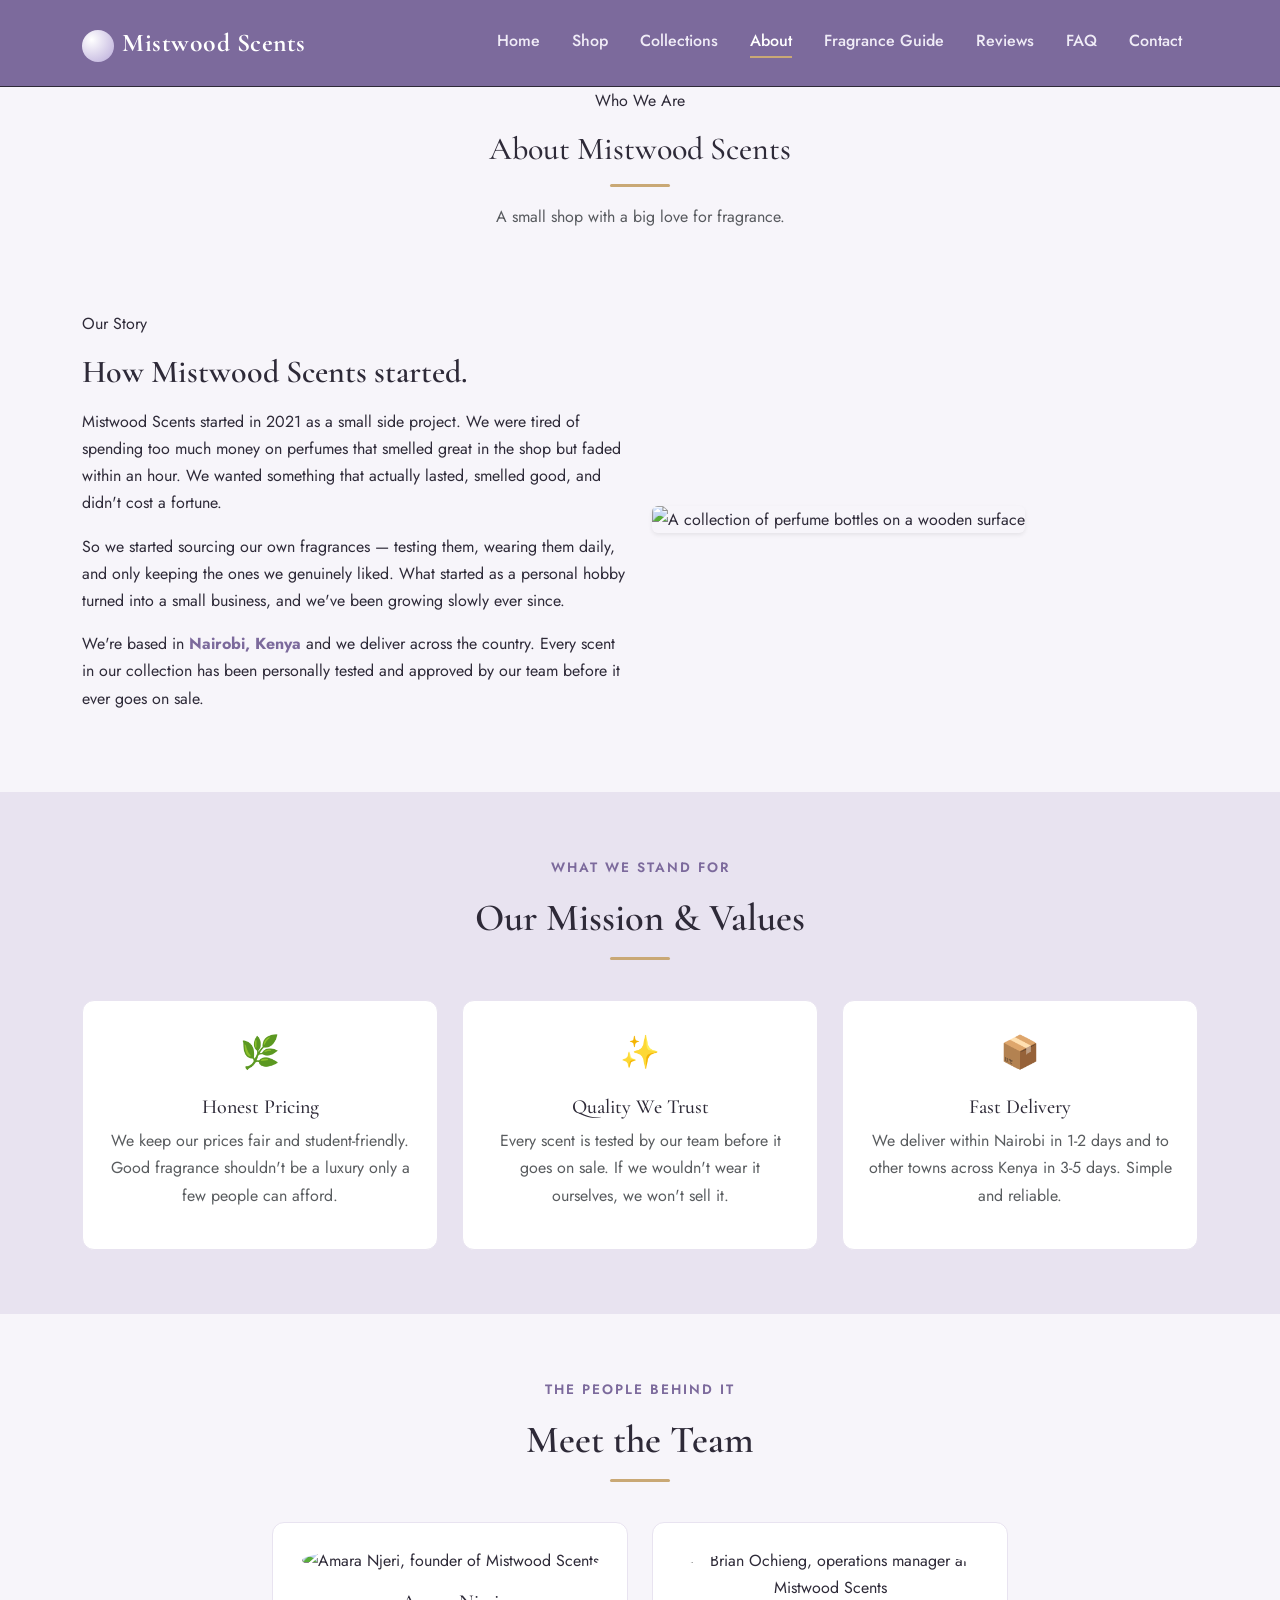
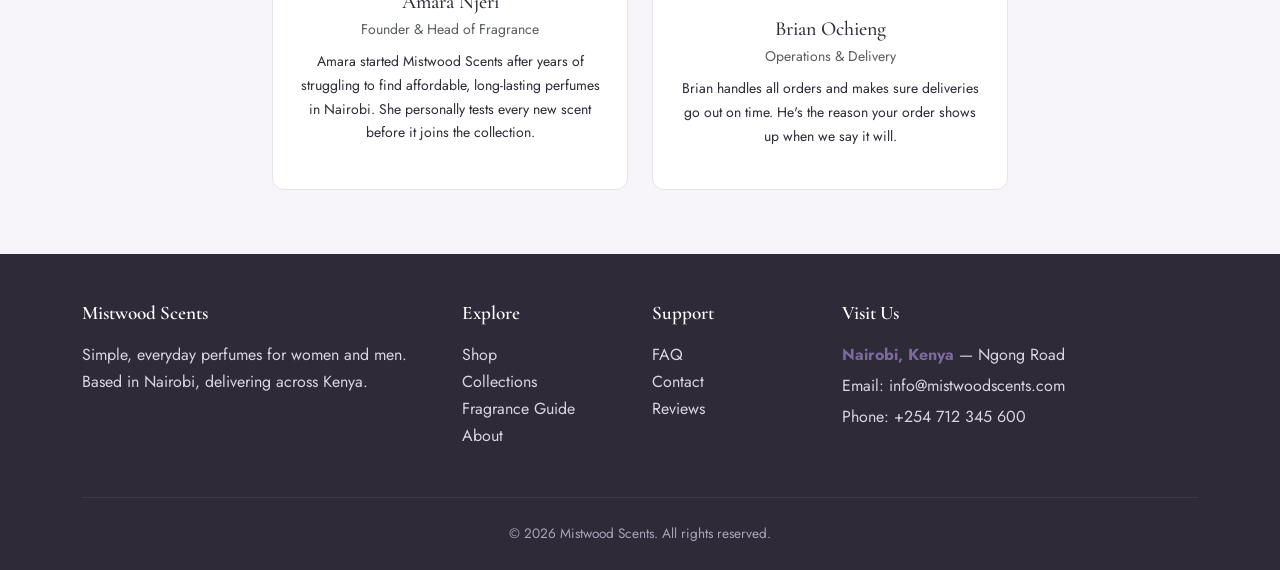
==== about.html @ aa6868ef "Add About page with brand story, values and team section" ====
<!DOCTYPE html>
<html lang="en">
<head>
  <meta charset="UTF-8">
  <meta name="viewport" content="width=device-width, initial-scale=1.0">
  <title>About Us | Mistwood Scents</title>
  <link href="https://cdnjs.cloudflare.com/ajax/libs/bootstrap/5.3.3/css/bootstrap.min.css" rel="stylesheet">
  <link rel="preconnect" href="https://fonts.googleapis.com">
  <link href="https://fonts.googleapis.com/css2?family=Cormorant+Garamond:wght@500;600;700&family=Jost:wght@300;400;500;600&display=swap" rel="stylesheet">
  <link rel="stylesheet" href="css/style.css">
</head>
<body>

  <a href="#main-content" class="skip-link">Skip to main content</a>

  <!-- Navbar -->
  <header>
    <nav class="navbar navbar-expand-lg navbar-mistwood sticky-top">
      <div class="container">
        <a class="navbar-brand navbar-brand-mistwood" href="index.html">
          <span class="brand-mark" aria-hidden="true"></span>Mistwood Scents
        </a>
        <button class="navbar-toggler" type="button" data-bs-toggle="collapse" data-bs-target="#mainNav" aria-controls="mainNav" aria-expanded="false" aria-label="Toggle navigation">
          <span class="navbar-toggler-icon"></span>
        </button>
        <div class="collapse navbar-collapse" id="mainNav">
          <ul class="navbar-nav ms-auto mb-2 mb-lg-0 text-center">
            <li class="nav-item"><a class="nav-link" href="index.html">Home</a></li>
            <li class="nav-item"><a class="nav-link" href="shop.html">Shop</a></li>
            <li class="nav-item"><a class="nav-link" href="collections.html">Collections</a></li>
            <li class="nav-item"><a class="nav-link active" href="about.html">About</a></li>
            <li class="nav-item"><a class="nav-link" href="blog.html">Fragrance Guide</a></li>
            <li class="nav-item"><a class="nav-link" href="testimonials.html">Reviews</a></li>
            <li class="nav-item"><a class="nav-link" href="faq.html">FAQ</a></li>
            <li class="nav-item"><a class="nav-link" href="contact.html">Contact</a></li>
          </ul>
        </div>
      </div>
    </nav>
  </header>

  <main id="main-content">

    <!-- Page Banner -->
    <section class="mist-banner">
      <div class="container text-center hero-content">
        <p class="subtitle">Who We Are</p>
        <h1 class="h2">About Mistwood Scents</h1>
        <div class="divider-mist mx-auto"></div>
        <p class="text-muted mt-2">A small shop with a big love for fragrance.</p>
      </div>
    </section>

    <!-- Our Story -->
    <section class="section-light">
      <div class="container">
        <div class="row align-items-center g-4">
          <div class="col-lg-6">
            <p class="subtitle">Our Story</p>
            <h2>How Mistwood Scents started.</h2>
            <p class="mt-3">Mistwood Scents started in 2021 as a small side project. We were tired of spending too much money on perfumes that smelled great in the shop but faded within an hour. We wanted something that actually lasted, smelled good, and didn't cost a fortune.</p>
            <p>So we started sourcing our own fragrances — testing them, wearing them daily, and only keeping the ones we genuinely liked. What started as a personal hobby turned into a small business, and we've been growing slowly ever since.</p>
            <p>We're based in <strong>Nairobi, Kenya</strong> and we deliver across the country. Every scent in our collection has been personally tested and approved by our team before it ever goes on sale.</p>
          </div>
          <div class="col-lg-6">
            <img src="https://images.unsplash.com/photo-1543169108-32ac15a21e05?w=600&h=450&fit=crop" alt="A collection of perfume bottles on a wooden surface" class="img-fluid rounded shadow-sm" loading="lazy">
          </div>
        </div>
      </div>
    </section>

    <!-- Mission & Values -->
    <section class="section-tinted">
      <div class="container">
        <div class="section-title">
          <p class="subtitle">What We Stand For</p>
          <h2>Our Mission & Values</h2>
          <div class="divider-mist"></div>
        </div>
        <div class="row g-4 text-center">
          <div class="col-md-4">
            <div class="card-mistwood p-4">
              <div class="mb-3" style="font-size: 2rem;">🌿</div>
              <h3 class="h5">Honest Pricing</h3>
              <p class="text-muted">We keep our prices fair and student-friendly. Good fragrance shouldn't be a luxury only a few people can afford.</p>
            </div>
          </div>
          <div class="col-md-4">
            <div class="card-mistwood p-4">
              <div class="mb-3" style="font-size: 2rem;">✨</div>
              <h3 class="h5">Quality We Trust</h3>
              <p class="text-muted">Every scent is tested by our team before it goes on sale. If we wouldn't wear it ourselves, we won't sell it.</p>
            </div>
          </div>
          <div class="col-md-4">
            <div class="card-mistwood p-4">
              <div class="mb-3" style="font-size: 2rem;">📦</div>
              <h3 class="h5">Fast Delivery</h3>
              <p class="text-muted">We deliver within Nairobi in 1-2 days and to other towns across Kenya in 3-5 days. Simple and reliable.</p>
            </div>
          </div>
        </div>
      </div>
    </section>

    <!-- Team Section -->
    <section class="section-light">
      <div class="container">
        <div class="section-title">
          <p class="subtitle">The People Behind It</p>
          <h2>Meet the Team</h2>
          <div class="divider-mist"></div>
        </div>
        <div class="row g-4 justify-content-center">
          <div class="col-md-4 text-center">
            <div class="card-mistwood p-4">
              <img src="https://images.unsplash.com/photo-1531746020798-e6953c6e8e04?w=150&h=150&fit=crop&crop=face" alt="Amara Njeri, founder of Mistwood Scents" class="rounded-circle mb-3" width="100" height="100" style="object-fit:cover;" loading="lazy">
              <h3 class="h5 mb-1">Amara Njeri</h3>
              <p class="text-muted small mb-2">Founder & Head of Fragrance</p>
              <p class="small">Amara started Mistwood Scents after years of struggling to find affordable, long-lasting perfumes in Nairobi. She personally tests every new scent before it joins the collection.</p>
            </div>
          </div>
          <div class="col-md-4 text-center">
            <div class="card-mistwood p-4">
              <img src="https://images.unsplash.com/photo-1507003211169-0a1dd7228f2d?w=150&h=150&fit=crop&crop=face" alt="Brian Ochieng, operations manager at Mistwood Scents" class="rounded-circle mb-3" width="100" height="100" style="object-fit:cover;" loading="lazy">
              <h3 class="h5 mb-1">Brian Ochieng</h3>
              <p class="text-muted small mb-2">Operations & Delivery</p>
              <p class="small">Brian handles all orders and makes sure deliveries go out on time. He's the reason your order shows up when we say it will.</p>
            </div>
          </div>
        </div>
      </div>
    </section>

  </main>

  <!-- Footer -->
  <footer class="footer-mistwood">
    <div class="container">
      <div class="row g-4">
        <div class="col-md-4">
          <h5>Mistwood Scents</h5>
          <p>Simple, everyday perfumes for women and men. Based in Nairobi, delivering across Kenya.</p>
        </div>
        <div class="col-md-2 col-6">
          <h5>Explore</h5>
          <ul class="list-unstyled">
            <li><a href="shop.html">Shop</a></li>
            <li><a href="collections.html">Collections</a></li>
            <li><a href="blog.html">Fragrance Guide</a></li>
            <li><a href="about.html">About</a></li>
          </ul>
        </div>
        <div class="col-md-2 col-6">
          <h5>Support</h5>
          <ul class="list-unstyled">
            <li><a href="faq.html">FAQ</a></li>
            <li><a href="contact.html">Contact</a></li>
            <li><a href="testimonials.html">Reviews</a></li>
          </ul>
        </div>
        <div class="col-md-4">
          <h5>Visit Us</h5>
          <address class="mb-1"><strong>Nairobi, Kenya</strong> — Ngong Road</address>
          <p class="mb-1">Email: info@mistwoodscents.com</p>
          <p class="mb-0">Phone: +254 712 345 600</p>
        </div>
      </div>
      <div class="footer-bottom">
        &copy; 2026 Mistwood Scents. All rights reserved.
      </div>
    </div>
  </footer>

  <script src="https://cdnjs.cloudflare.com/ajax/libs/bootstrap/5.3.3/js/bootstrap.bundle.min.js"></script>
</body>
</html>
---- css/style.css ----
/* ==========================================================
   Mistwood Scents — Main Stylesheet
   ========================================================== */

:root {
  --color-primary: #7C6A9C;     /* lavender-plum */
  --color-accent: #B8A9D9;      /* soft lilac */
  --color-bg-light: #F7F5FA;    /* near-white */
  --color-bg-section: #E8E3F0;  /* pale lavender */
  --color-dark: #2E2A38;        /* deep charcoal-plum */
  --color-gold: #C9A875;        /* warm gold accent */
  --font-display: 'Cormorant Garamond', serif;
  --font-body: 'Jost', sans-serif;
}

* {
  box-sizing: border-box;
}

body {
  font-family: var(--font-body);
  color: var(--color-dark);
  background-color: var(--color-bg-light);
  line-height: 1.7;
}

h1, h2, h3, h4, h5, h6 {
  font-family: var(--font-display);
  font-weight: 600;
  color: var(--color-dark);
}

a {
  color: var(--color-primary);
  text-decoration: none;
  transition: color 0.2s ease;
}

a:hover {
  color: var(--color-gold);
}

strong, b {
  color: var(--color-primary);
}

/* ===================== Navbar ===================== */
.navbar-mistwood {
  background-color: var(--color-primary);
  border-bottom: 1px solid var(--color-dark);
  padding: 1rem 0;
}

.navbar-brand-mistwood {
  font-family: var(--font-display);
  font-size: 1.6rem;
  font-weight: 700;
  color: #fff !important;
  letter-spacing: 0.5px;
}

.navbar-brand-mistwood .brand-mark {
  display: inline-block;
  width: 32px;
  height: 32px;
  border-radius: 50%;
  background: radial-gradient(circle at 30% 30%, #fff, var(--color-accent));
  margin-right: 8px;
  vertical-align: middle;
}

.navbar-mistwood .nav-link {
  color: #f0ecf7 !important;
  font-weight: 500;
  margin: 0 0.5rem;
  position: relative;
}

.navbar-mistwood .nav-link.active,
.navbar-mistwood .nav-link:hover {
  color: #fff !important;
}

.navbar-mistwood .nav-link.active::after {
  content: "";
  display: block;
  width: 100%;
  height: 2px;
  background-color: var(--color-gold);
  margin-top: 2px;
}

.navbar-mistwood .navbar-toggler {
  border-color: rgba(255,255,255,0.5);
}

.navbar-mistwood .navbar-toggler-icon {
  filter: brightness(0) invert(1);
}

/* Skip link for accessibility */
.skip-link {
  position: absolute;
  left: -9999px;
  top: 0;
  background: var(--color-primary);
  color: #fff;
  padding: 0.5rem 1rem;
  z-index: 1000;
}

.skip-link:focus {
  left: 0;
}

/* Reduced motion */
@media (prefers-reduced-motion: reduce) {
  * {
    transition: none !important;
    animation: none !important;
  }
}
/* ===================== Hero (mist gradient signature) ===================== */
.mist-hero {
  position: relative;
  background: linear-gradient(135deg, var(--color-bg-section) 0%, #d6cbe8 100%);
  overflow: hidden;
  padding: 5rem 0;
}

.mist-hero::before,
.mist-hero::after {
  content: "";
  position: absolute;
  border-radius: 50%;
  filter: blur(60px);
  opacity: 0.55;
  pointer-events: none;
}

.mist-hero::before {
  width: 420px;
  height: 420px;
  background: var(--color-accent);
  top: -120px;
  left: -100px;
}

.mist-hero::after {
  width: 360px;
  height: 360px;
  background: var(--color-gold);
  bottom: -140px;
  right: -80px;
  opacity: 0.25;
}

.mist-hero .hero-content {
  position: relative;
  z-index: 2;
}

.mist-hero h1 {
  font-size: 3.2rem;
}

.mist-hero .lead {
  font-size: 1.2rem;
  color: #5a5468;
}

/* ===================== Buttons ===================== */
.btn-mistwood {
  background-color: var(--color-primary);
  color: #fff;
  border: none;
  padding: 0.65rem 1.8rem;
  border-radius: 30px;
  font-weight: 500;
  letter-spacing: 0.5px;
  transition: background-color 0.2s ease, transform 0.2s ease;
}

.btn-mistwood:hover {
  background-color: var(--color-dark);
  color: #fff;
  transform: translateY(-2px);
}

.btn-outline-mistwood {
  background-color: transparent;
  color: var(--color-primary);
  border: 1px solid var(--color-primary);
  padding: 0.6rem 1.7rem;
  border-radius: 30px;
  font-weight: 500;
  letter-spacing: 0.5px;
  transition: all 0.2s ease;
}

.btn-outline-mistwood:hover {
  background-color: var(--color-primary);
  color: #fff;
}

@media (max-width: 768px) {
  .mist-hero h1 {
    font-size: 2.2rem;
  }

  .mist-hero {
    padding: 3rem 0;
    text-align: center;
  }
}
/* ===================== Sections ===================== */
.section-light {
  padding: 4rem 0;
}

.section-tinted {
  padding: 4rem 0;
  background-color: var(--color-bg-section);
}

.section-title {
  margin-bottom: 2.5rem;
  text-align: center;
}

.section-title h2 {
  font-size: 2.4rem;
}

.section-title .subtitle {
  color: var(--color-primary);
  text-transform: uppercase;
  letter-spacing: 2px;
  font-size: 0.85rem;
  font-weight: 600;
}

/* ===================== Cards ===================== */
.card-mistwood {
  border: 1px solid var(--color-bg-section);
  border-radius: 12px;
  overflow: hidden;
  background-color: #fff;
  transition: border-color 0.25s ease, transform 0.25s ease, box-shadow 0.25s ease;
  height: 100%;
}

.card-mistwood:hover {
  border-color: var(--color-accent);
  transform: translateY(-4px);
  box-shadow: 0 10px 25px rgba(124, 106, 156, 0.15);
}

.card-mistwood img {
  width: 100%;
  height: 240px;
  object-fit: cover;
}

.card-mistwood .card-body {
  padding: 1.25rem;
}

.scent-tag {
  display: inline-block;
  background-color: var(--color-bg-section);
  color: var(--color-primary);
  font-size: 0.75rem;
  font-weight: 600;
  letter-spacing: 1px;
  text-transform: uppercase;
  padding: 0.25rem 0.7rem;
  border-radius: 20px;
  margin-bottom: 0.5rem;
}

.price-tag {
  color: var(--color-gold);
  font-weight: 600;
  font-size: 1.1rem;
}

.divider-mist {
  width: 60px;
  height: 3px;
  background-color: var(--color-gold);
  margin: 1rem auto;
  border-radius: 2px;
}

@media (max-width: 768px) {
  .section-title h2 {
    font-size: 1.9rem;
  }
}
/* ===================== Testimonials ===================== */
.testimonial-card {
  background-color: #fff;
  border-radius: 12px;
  padding: 1.8rem;
  border-left: 4px solid var(--color-accent);
  height: 100%;
}

.testimonial-card .quote-mark {
  font-family: var(--font-display);
  font-size: 2.5rem;
  color: var(--color-accent);
  line-height: 1;
}
/* ===================== Footer ===================== */
.footer-mistwood {
  background-color: var(--color-dark);
  color: #d8d4e2;
  padding: 3rem 0 1.5rem;
}

.footer-mistwood h5 {
  color: #fff;
  font-size: 1.2rem;
  margin-bottom: 1rem;
}

.footer-mistwood a {
  color: #d8d4e2;
}

.footer-mistwood a:hover {
  color: var(--color-accent);
}

.footer-bottom {
  border-top: 1px solid #44405499;
  margin-top: 2rem;
  padding-top: 1.5rem;
  font-size: 0.85rem;
  text-align: center;
  color: #a8a3b8;
}
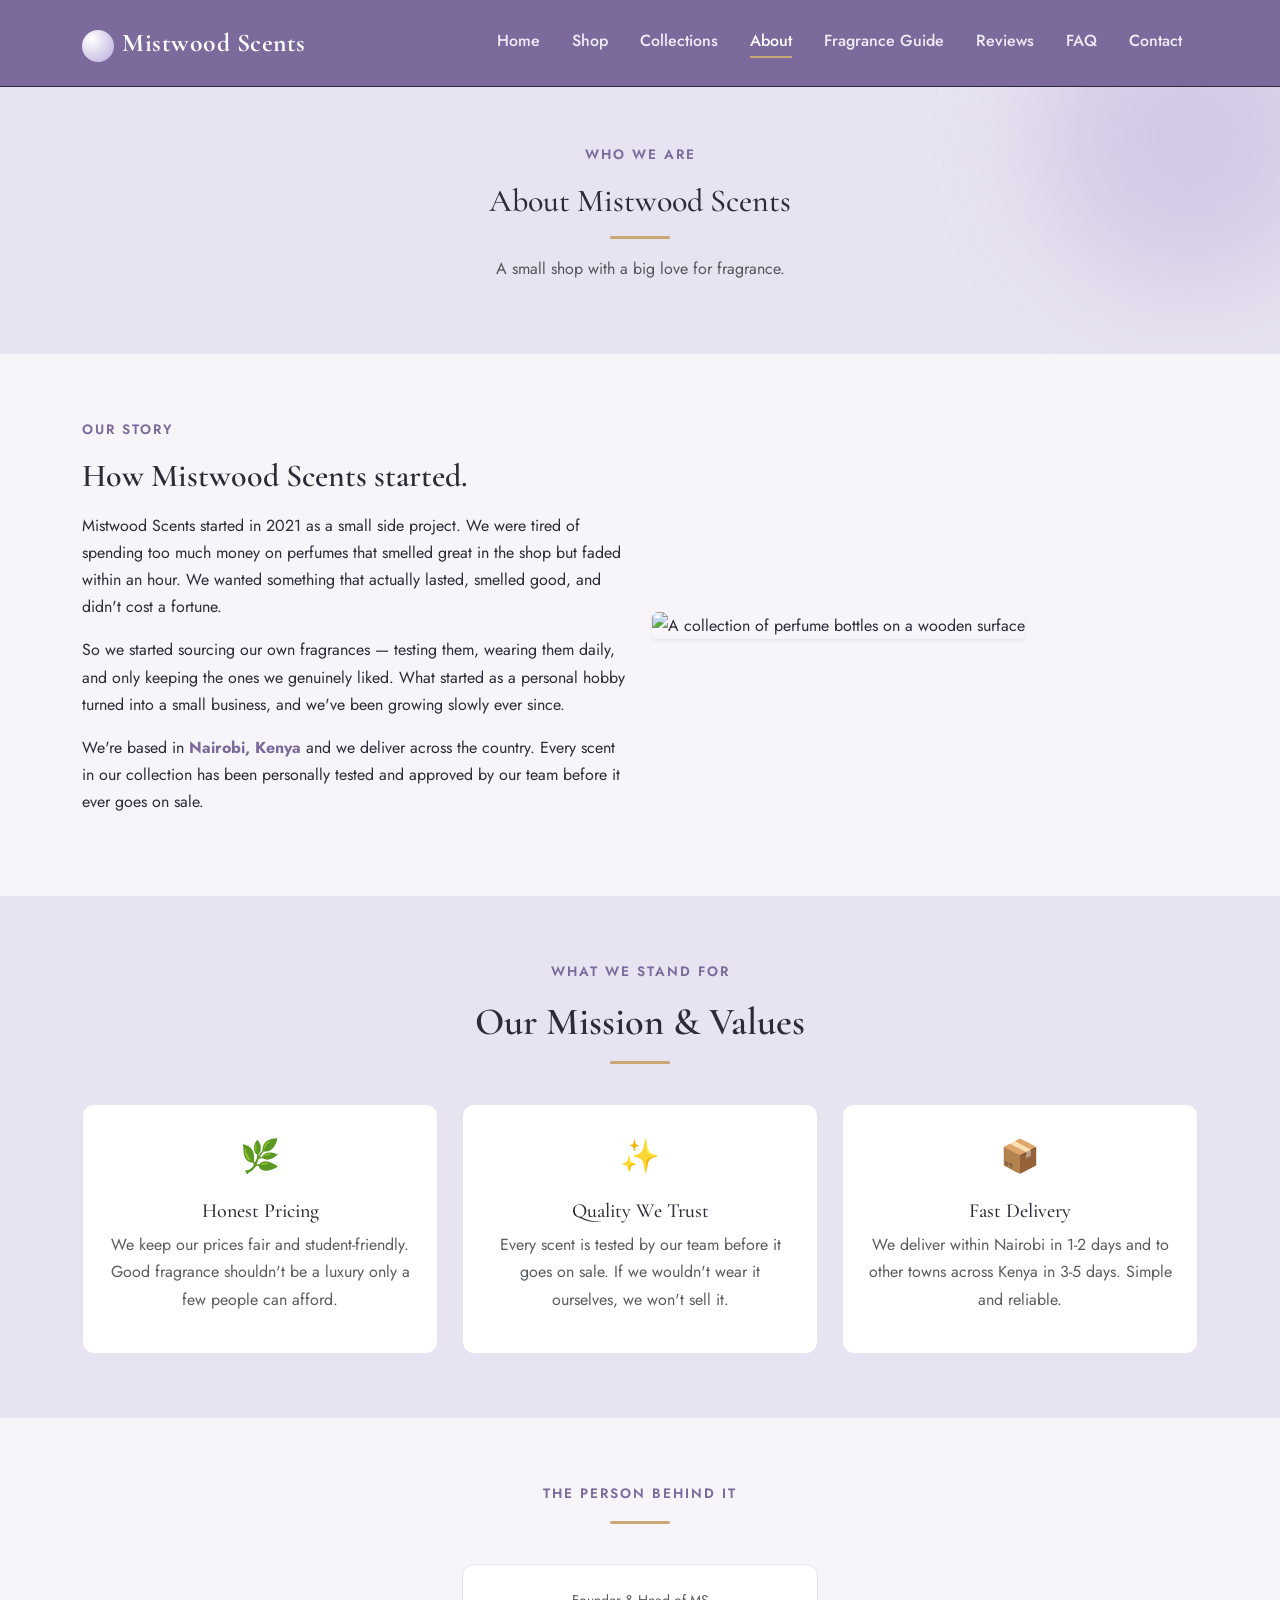
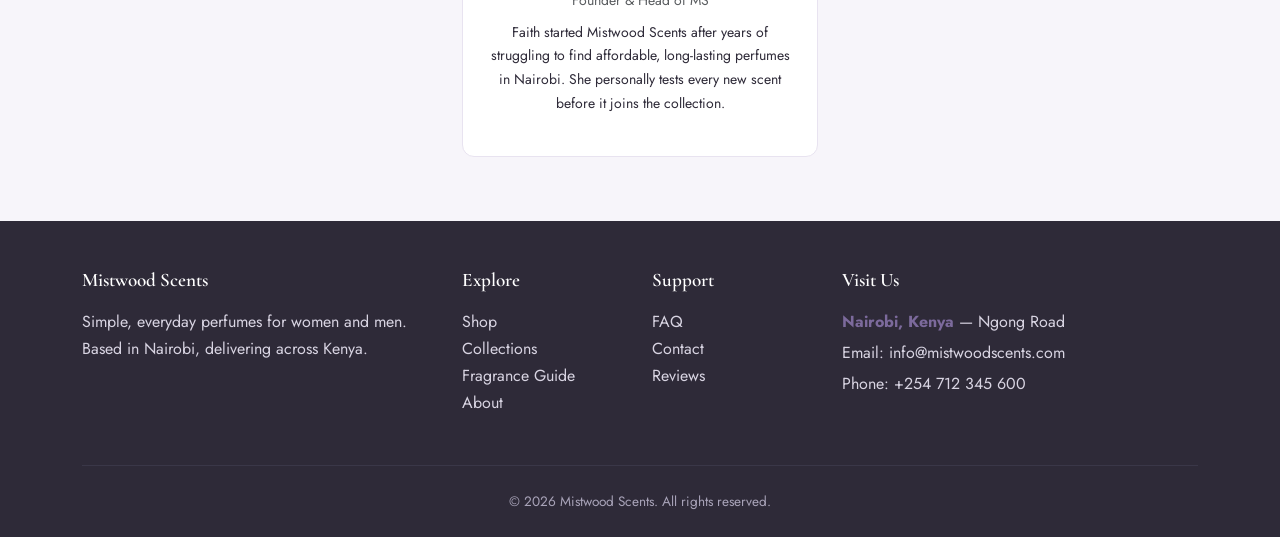
==== commit aee1c8dd: "Clean up and fix main stylesheet" ====
--- a/about.html
+++ b/about.html
@@ -107,25 +107,14 @@
     <section class="section-light">
       <div class="container">
         <div class="section-title">
-          <p class="subtitle">The People Behind It</p>
-          <h2>Meet the Team</h2>
+          <p class="subtitle">The Person Behind It</p>
           <div class="divider-mist"></div>
         </div>
         <div class="row g-4 justify-content-center">
           <div class="col-md-4 text-center">
             <div class="card-mistwood p-4">
-              <img src="https://images.unsplash.com/photo-1531746020798-e6953c6e8e04?w=150&h=150&fit=crop&crop=face" alt="Amara Njeri, founder of Mistwood Scents" class="rounded-circle mb-3" width="100" height="100" style="object-fit:cover;" loading="lazy">
-              <h3 class="h5 mb-1">Amara Njeri</h3>
-              <p class="text-muted small mb-2">Founder & Head of Fragrance</p>
-              <p class="small">Amara started Mistwood Scents after years of struggling to find affordable, long-lasting perfumes in Nairobi. She personally tests every new scent before it joins the collection.</p>
-            </div>
-          </div>
-          <div class="col-md-4 text-center">
-            <div class="card-mistwood p-4">
-              <img src="https://images.unsplash.com/photo-1507003211169-0a1dd7228f2d?w=150&h=150&fit=crop&crop=face" alt="Brian Ochieng, operations manager at Mistwood Scents" class="rounded-circle mb-3" width="100" height="100" style="object-fit:cover;" loading="lazy">
-              <h3 class="h5 mb-1">Brian Ochieng</h3>
-              <p class="text-muted small mb-2">Operations & Delivery</p>
-              <p class="small">Brian handles all orders and makes sure deliveries go out on time. He's the reason your order shows up when we say it will.</p>
+              <p class="text-muted small mb-2">Founder & Head of MS</p>
+              <p class="small">Faith started Mistwood Scents after years of struggling to find affordable, long-lasting perfumes in Nairobi. She personally tests every new scent before it joins the collection.</p>
             </div>
           </div>
         </div>
--- a/css/style.css
+++ b/css/style.css
@@ -3,12 +3,12 @@
    ========================================================== */
 
 :root {
-  --color-primary: #7C6A9C;     /* lavender-plum */
-  --color-accent: #B8A9D9;      /* soft lilac */
-  --color-bg-light: #F7F5FA;    /* near-white */
-  --color-bg-section: #E8E3F0;  /* pale lavender */
-  --color-dark: #2E2A38;        /* deep charcoal-plum */
-  --color-gold: #C9A875;        /* warm gold accent */
+  --color-primary: #7C6A9C;
+  --color-accent: #B8A9D9;
+  --color-bg-light: #F7F5FA;
+  --color-bg-section: #E8E3F0;
+  --color-dark: #2E2A38;
+  --color-gold: #C9A875;
   --font-display: 'Cormorant Garamond', serif;
   --font-body: 'Jost', sans-serif;
 }
@@ -98,7 +98,7 @@
   filter: brightness(0) invert(1);
 }
 
-/* Skip link for accessibility */
+/* ===================== Skip Link ===================== */
 .skip-link {
   position: absolute;
   left: -9999px;
@@ -113,14 +113,7 @@
   left: 0;
 }
 
-/* Reduced motion */
-@media (prefers-reduced-motion: reduce) {
-  * {
-    transition: none !important;
-    animation: none !important;
-  }
-}
-/* ===================== Hero (mist gradient signature) ===================== */
+/* ===================== Hero ===================== */
 .mist-hero {
   position: relative;
   background: linear-gradient(135deg, var(--color-bg-section) 0%, #d6cbe8 100%);
@@ -169,6 +162,32 @@
   color: #5a5468;
 }
 
+/* ===================== Mist Banner (inner pages) ===================== */
+.mist-banner {
+  position: relative;
+  background-color: var(--color-bg-section);
+  overflow: hidden;
+  padding: 3.5rem 0;
+}
+
+.mist-banner::before {
+  content: "";
+  position: absolute;
+  width: 300px;
+  height: 300px;
+  border-radius: 50%;
+  background: var(--color-accent);
+  filter: blur(60px);
+  opacity: 0.45;
+  top: -100px;
+  right: -60px;
+}
+
+.mist-banner .hero-content {
+  position: relative;
+  z-index: 2;
+}
+
 /* ===================== Buttons ===================== */
 .btn-mistwood {
   background-color: var(--color-primary);
@@ -203,16 +222,6 @@
   color: #fff;
 }
 
-@media (max-width: 768px) {
-  .mist-hero h1 {
-    font-size: 2.2rem;
-  }
-
-  .mist-hero {
-    padding: 3rem 0;
-    text-align: center;
-  }
-}
 /* ===================== Sections ===================== */
 .section-light {
   padding: 4rem 0;
@@ -232,7 +241,7 @@
   font-size: 2.4rem;
 }
 
-.section-title .subtitle {
+.subtitle {
   color: var(--color-primary);
   text-transform: uppercase;
   letter-spacing: 2px;
@@ -266,6 +275,7 @@
   padding: 1.25rem;
 }
 
+/* ===================== Tags & Labels ===================== */
 .scent-tag {
   display: inline-block;
   background-color: var(--color-bg-section);
@@ -293,11 +303,6 @@
   border-radius: 2px;
 }
 
-@media (max-width: 768px) {
-  .section-title h2 {
-    font-size: 1.9rem;
-  }
-}
 /* ===================== Testimonials ===================== */
 .testimonial-card {
   background-color: #fff;
@@ -313,6 +318,32 @@
   color: var(--color-accent);
   line-height: 1;
 }
+
+/* ===================== Forms ===================== */
+.form-mistwood label {
+  font-weight: 500;
+  margin-bottom: 0.3rem;
+}
+
+.form-mistwood .form-control {
+  border-radius: 8px;
+  border: 1px solid #d8d2e6;
+  padding: 0.6rem 0.9rem;
+}
+
+.form-mistwood .form-control:focus {
+  border-color: var(--color-primary);
+  box-shadow: 0 0 0 3px rgba(124, 106, 156, 0.15);
+}
+
+.form-control.is-invalid {
+  border-color: #c0392b;
+}
+
+.form-control.is-valid {
+  border-color: #5cb85c;
+}
+
 /* ===================== Footer ===================== */
 .footer-mistwood {
   background-color: var(--color-dark);
@@ -341,4 +372,27 @@
   font-size: 0.85rem;
   text-align: center;
   color: #a8a3b8;
+}
+
+/* ===================== Responsive ===================== */
+@media (max-width: 768px) {
+  .mist-hero h1 {
+    font-size: 2.2rem;
+  }
+
+  .mist-hero {
+    padding: 3rem 0;
+    text-align: center;
+  }
+
+  .section-title h2 {
+    font-size: 1.9rem;
+  }
+}
+
+@media (prefers-reduced-motion: reduce) {
+  * {
+    transition: none !important;
+    animation: none !important;
+  }
 }
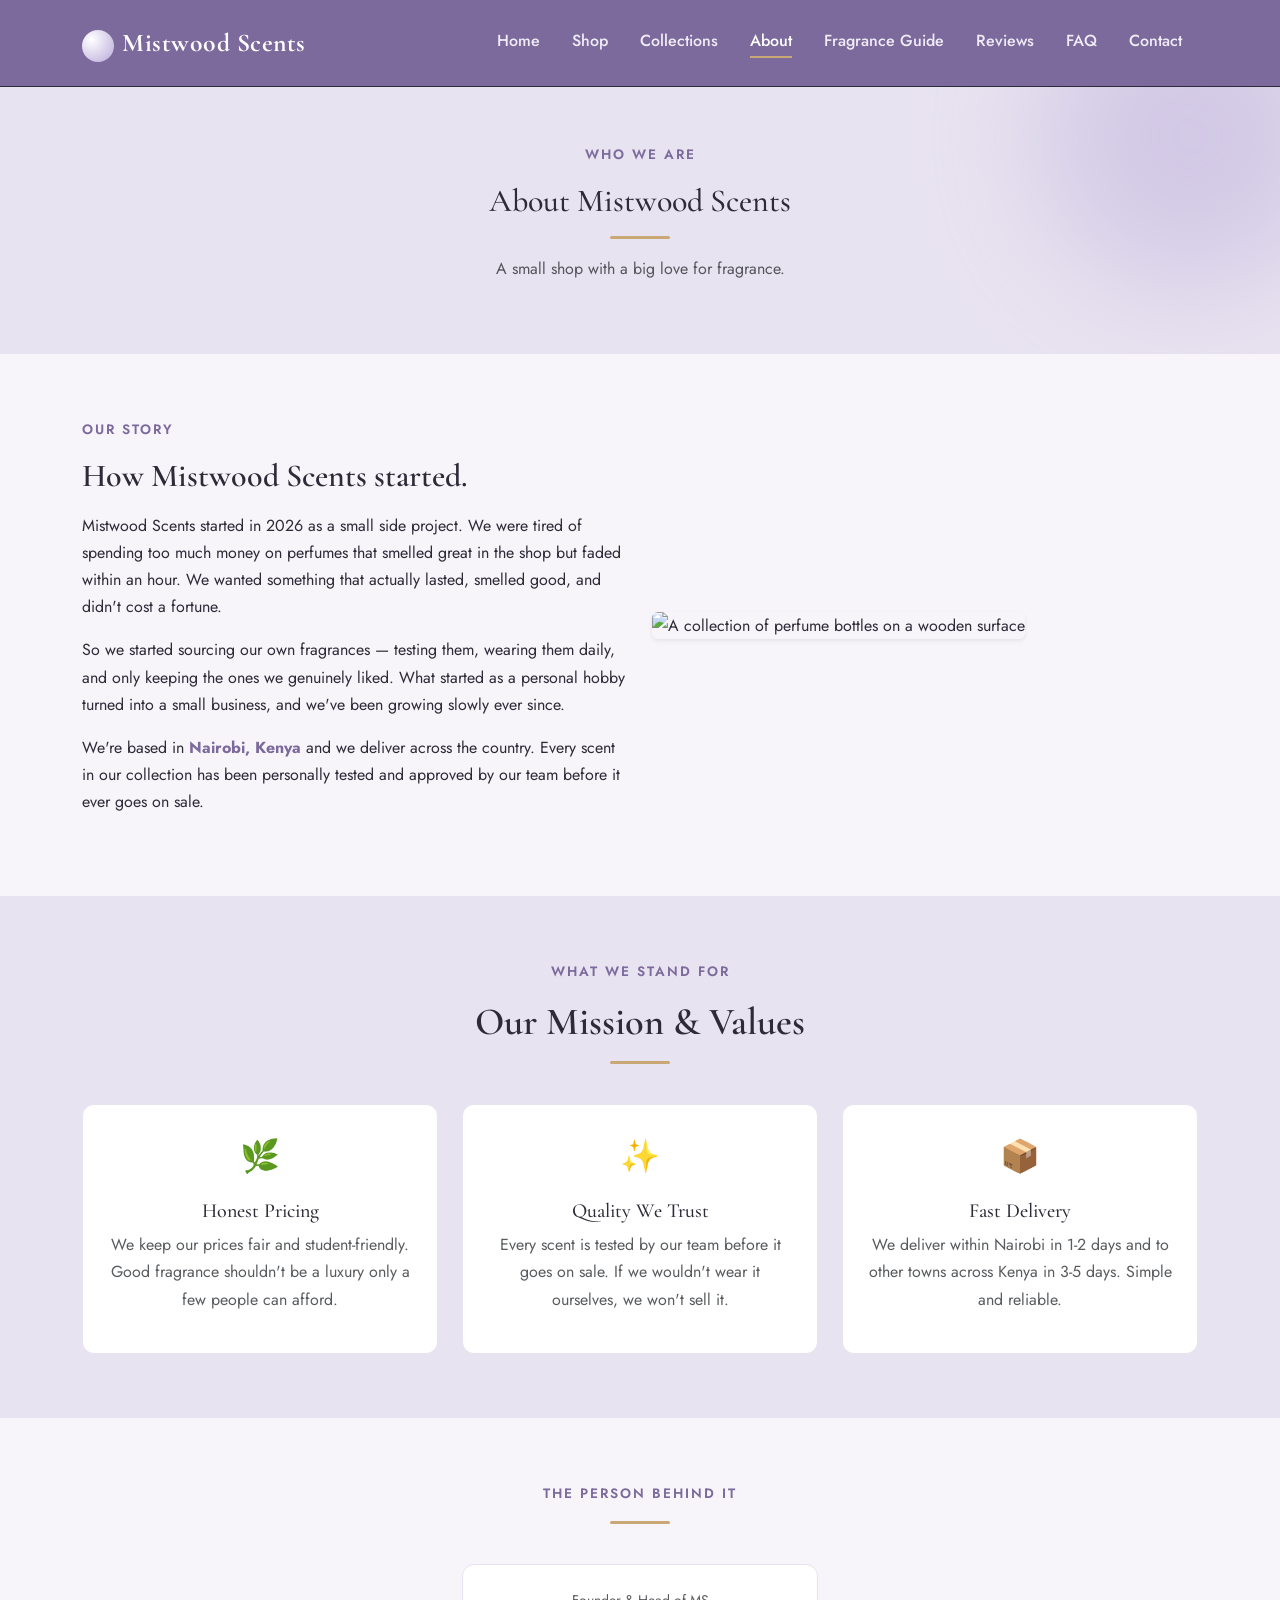
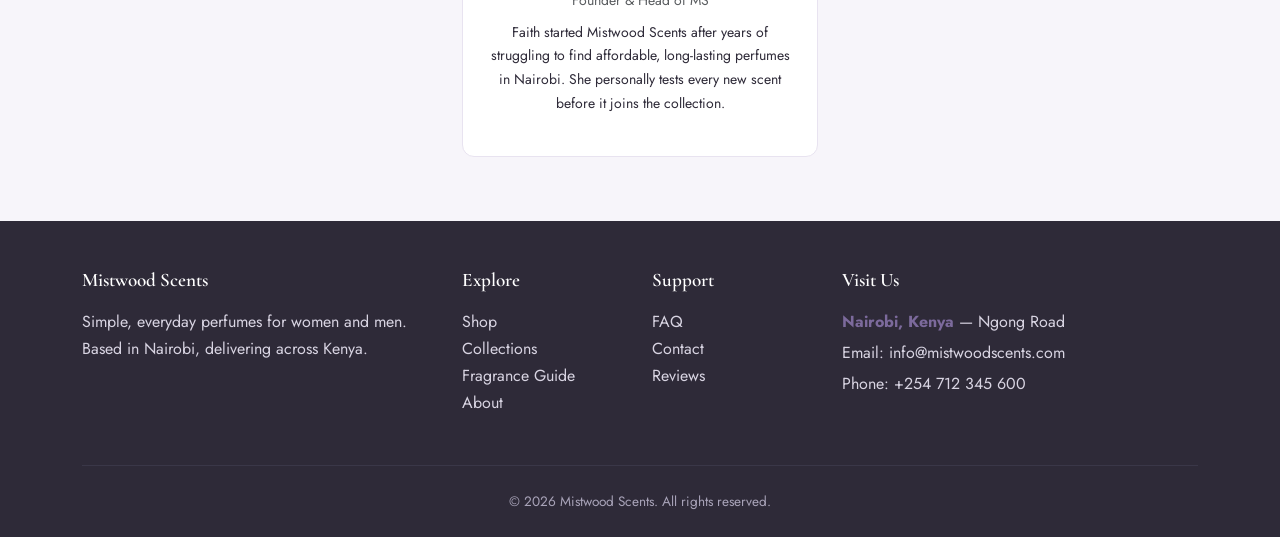
==== commit a0278bd2: "Editing a detail about the project" ====
--- a/about.html
+++ b/about.html
@@ -58,7 +58,7 @@
           <div class="col-lg-6">
             <p class="subtitle">Our Story</p>
             <h2>How Mistwood Scents started.</h2>
-            <p class="mt-3">Mistwood Scents started in 2021 as a small side project. We were tired of spending too much money on perfumes that smelled great in the shop but faded within an hour. We wanted something that actually lasted, smelled good, and didn't cost a fortune.</p>
+            <p class="mt-3">Mistwood Scents started in 2026 as a small side project. We were tired of spending too much money on perfumes that smelled great in the shop but faded within an hour. We wanted something that actually lasted, smelled good, and didn't cost a fortune.</p>
             <p>So we started sourcing our own fragrances — testing them, wearing them daily, and only keeping the ones we genuinely liked. What started as a personal hobby turned into a small business, and we've been growing slowly ever since.</p>
             <p>We're based in <strong>Nairobi, Kenya</strong> and we deliver across the country. Every scent in our collection has been personally tested and approved by our team before it ever goes on sale.</p>
           </div>
--- a/css/style.css
+++ b/css/style.css
@@ -395,4 +395,41 @@
     transition: none !important;
     animation: none !important;
   }
+}
+/* ===================== Scent Note Chips (Shop page) ===================== */
+.note-chip {
+  background-color: #fff;
+  border: 1px solid var(--color-bg-section);
+  color: var(--color-dark);
+  font-size: 0.8rem;
+  padding: 0.3rem 0.9rem;
+  border-radius: 20px;
+  transition: all 0.2s ease;
+}
+
+.note-chip:hover {
+  border-color: var(--color-accent);
+}
+
+.note-chip.active {
+  background-color: var(--color-primary);
+  color: #fff;
+  border-color: var(--color-primary);
+}
+
+.note-chip .chip-x {
+  font-weight: 700;
+  margin-left: 4px;
+}
+.mist-hero img {
+  max-height: 480px;
+  width: 100%;
+  object-fit: cover;
+  border-radius: 12px;
+}
+.section-tinted img {
+  max-height: 450px;
+  width: 100%;
+  object-fit: cover;
+  border-radius: 12px;
 }
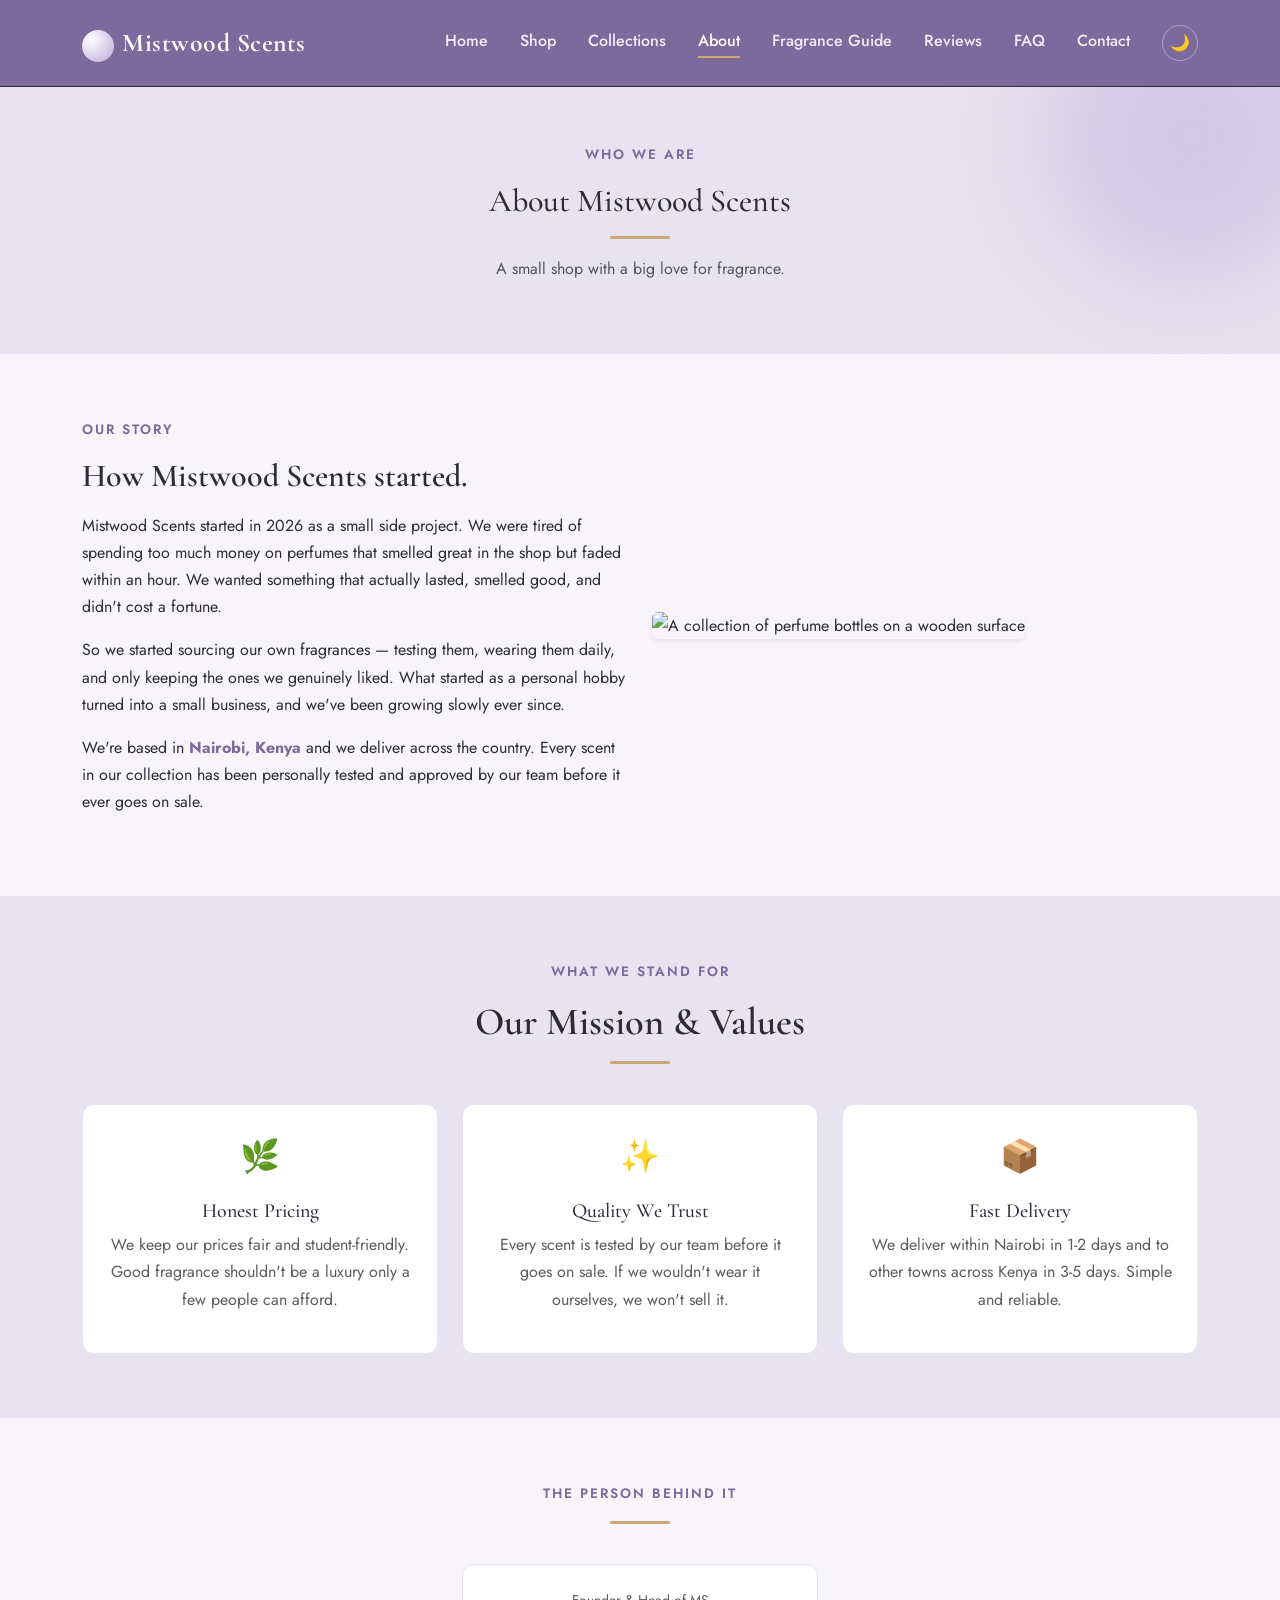
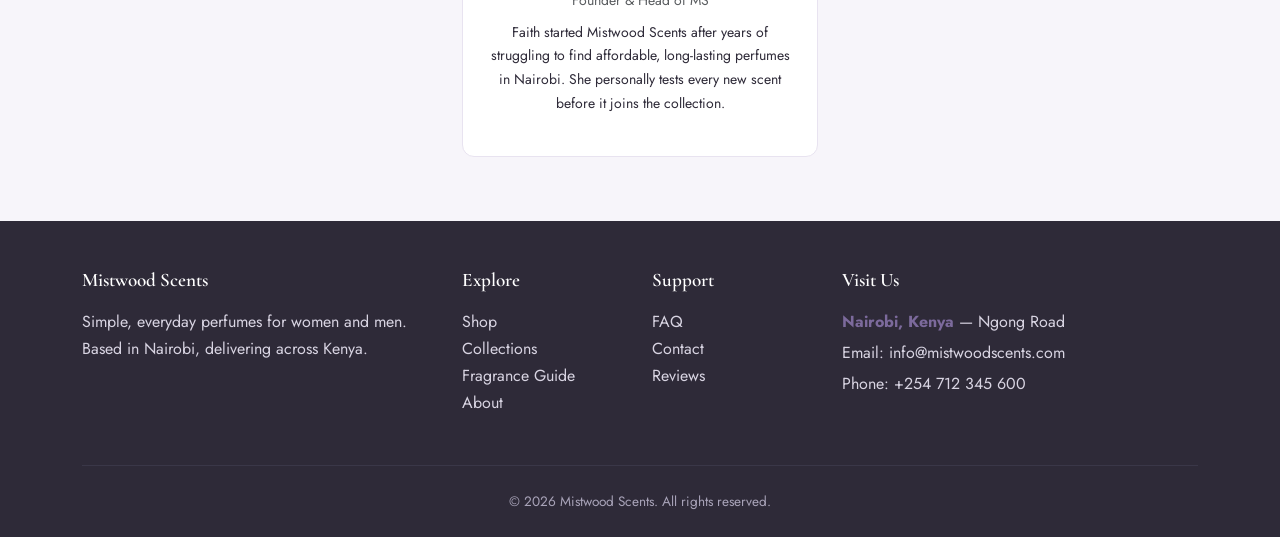
==== commit 288acff7: "Add dark mode stylesheet with purple theme" ====
--- a/about.html
+++ b/about.html
@@ -8,6 +8,7 @@
   <link rel="preconnect" href="https://fonts.googleapis.com">
   <link href="https://fonts.googleapis.com/css2?family=Cormorant+Garamond:wght@500;600;700&family=Jost:wght@300;400;500;600&display=swap" rel="stylesheet">
   <link rel="stylesheet" href="css/style.css">
+  <link rel="stylesheet" href="css/darkmode.css">
 </head>
 <body>
 
@@ -35,6 +36,7 @@
             <li class="nav-item"><a class="nav-link" href="contact.html">Contact</a></li>
           </ul>
         </div>
+       <button id="themeToggle" class="theme-toggle-btn ms-3" aria-label="Toggle dark mode">🌙</button>
       </div>
     </nav>
   </header>
--- a/css/darkmode.css
+++ b/css/darkmode.css
@@ -0,0 +1,125 @@
+/* ==========================================================
+   Mistwood Scents — Dark Mode Stylesheet
+   ========================================================== */
+
+/* ===================== Toggle Button ===================== */
+.theme-toggle-btn {
+  background: transparent;
+  border: 1px solid rgba(255,255,255,0.4);
+  color: #fff;
+  border-radius: 50%;
+  width: 36px;
+  height: 36px;
+  font-size: 1rem;
+  cursor: pointer;
+  transition: all 0.2s ease;
+  display: flex;
+  align-items: center;
+  justify-content: center;
+}
+
+.theme-toggle-btn:hover {
+  background: rgba(255,255,255,0.15);
+}
+
+/* ===================== Dark Mode Overrides ===================== */
+body.dark-mode {
+  background-color: #1a1720;
+  color: #e8e3f0;
+}
+
+body.dark-mode h1,
+body.dark-mode h2,
+body.dark-mode h3,
+body.dark-mode h4,
+body.dark-mode h5,
+body.dark-mode h6 {
+  color: #e8e3f0;
+}
+
+body.dark-mode .navbar-mistwood {
+  background-color: #2d1f4e;
+  border-bottom: 1px solid #3d2a6e;
+}
+
+body.dark-mode .mist-hero {
+  background: linear-gradient(135deg, #2d1f4e 0%, #1a1720 100%);
+}
+
+body.dark-mode .mist-banner {
+  background-color: #2d1f4e;
+}
+
+body.dark-mode .section-light {
+  background-color: #1a1720;
+}
+
+body.dark-mode .section-tinted {
+  background-color: #231b3a;
+}
+
+body.dark-mode .card-mistwood {
+  background-color: #2a2040;
+  border-color: #3d2a6e;
+  color: #e8e3f0;
+}
+
+body.dark-mode .card-mistwood:hover {
+  border-color: var(--color-accent);
+  box-shadow: 0 10px 25px rgba(184, 169, 217, 0.2);
+}
+
+body.dark-mode .testimonial-card {
+  background-color: #2a2040;
+  color: #e8e3f0;
+}
+
+body.dark-mode .text-muted {
+  color: #a89bc0 !important;
+}
+
+body.dark-mode .footer-mistwood {
+  background-color: #110d1a;
+}
+
+body.dark-mode .form-mistwood .form-control {
+  background-color: #2a2040;
+  border-color: #3d2a6e;
+  color: #e8e3f0;
+}
+
+body.dark-mode .form-mistwood .form-control::placeholder {
+  color: #a89bc0;
+}
+
+body.dark-mode .btn-outline-mistwood {
+  color: var(--color-accent);
+  border-color: var(--color-accent);
+}
+
+body.dark-mode .btn-outline-mistwood:hover {
+  background-color: var(--color-primary);
+  color: #fff;
+}
+
+body.dark-mode strong,
+body.dark-mode b {
+  color: var(--color-accent);
+}
+
+body.dark-mode .filter-btn {
+  background-color: #2a2040;
+  border-color: #3d2a6e;
+  color: #e8e3f0;
+}
+
+body.dark-mode .note-chip {
+  background-color: #2a2040;
+  border-color: #3d2a6e;
+  color: #e8e3f0;
+}
+
+body.dark-mode .scent-tag {
+  background-color: #3d2a6e;
+  color: var(--color-accent);
+}
